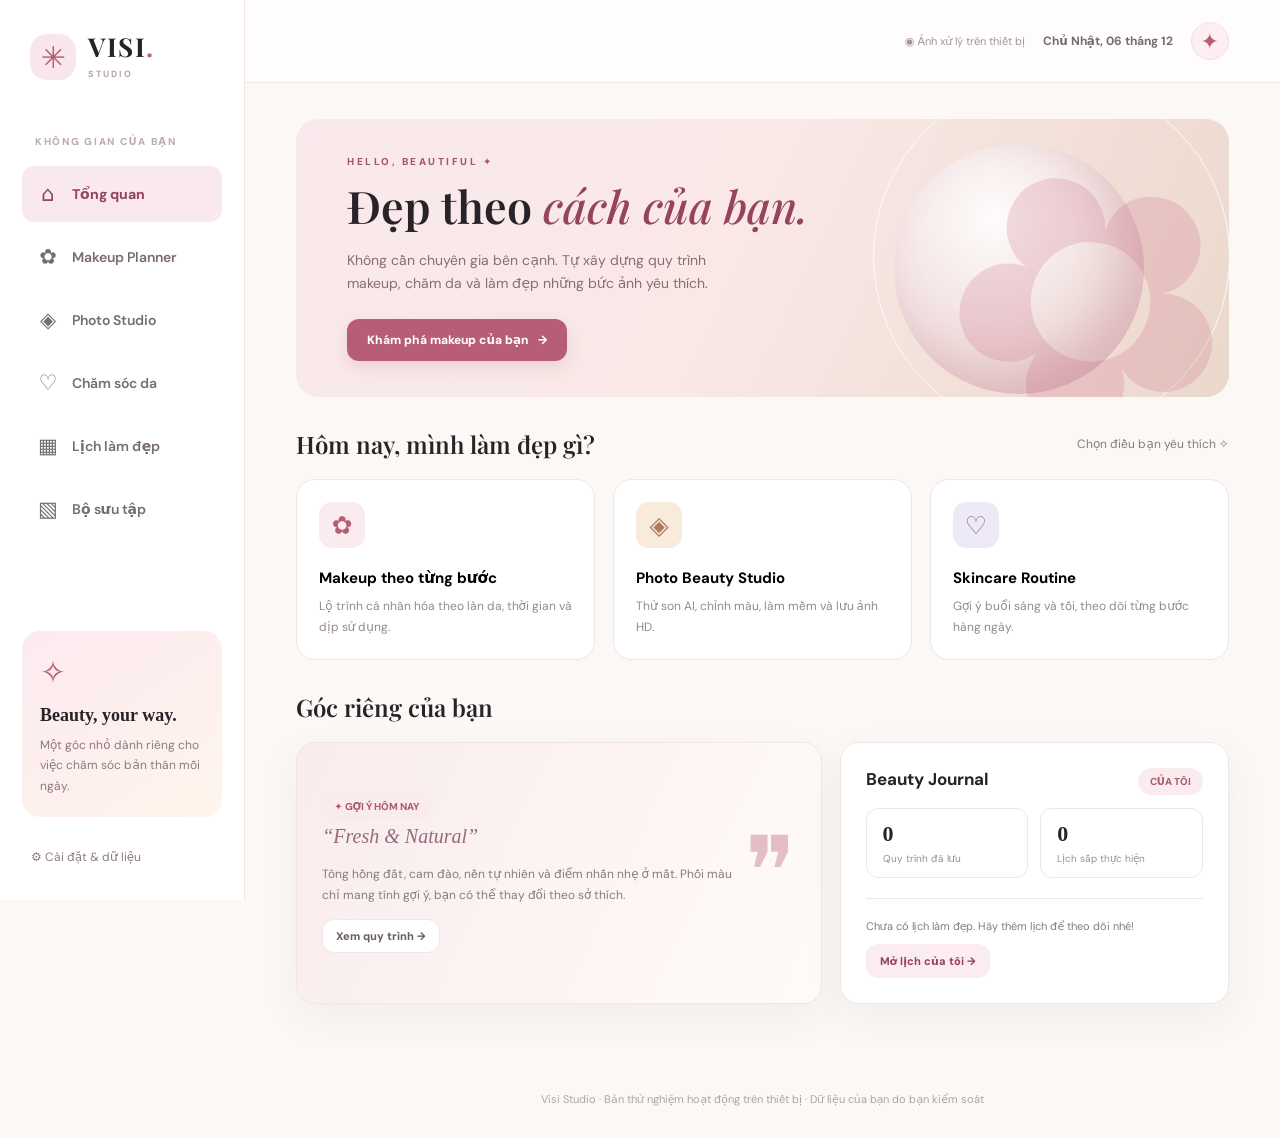
==== index.html @ 3089c595 "Add files via upload" ====
<!doctype html>
<html lang="vi">
<head>
  <meta charset="UTF-8" />
  <meta name="viewport" content="width=device-width, initial-scale=1, viewport-fit=cover" />
  <meta name="theme-color" content="#fbf6f2" />
  <meta name="description" content="Visi Studio — lập quy trình makeup, chăm da và chỉnh ảnh đẹp ngay trên trình duyệt." />
  <title>Visi Studio — Đẹp theo cách của bạn</title>
  <link rel="icon" href="icon.svg" type="image/svg+xml" />
  <link rel="manifest" href="manifest.webmanifest" />
  <link rel="stylesheet" href="styles.css" />
</head>
<body>
  <div class="app-shell">
    <aside class="sidebar">
      <div class="brand"><span class="brand-mark">✳</span><div><strong>VISI<span>.</span></strong><small>STUDIO</small></div></div>
      <div class="side-caption">KHÔNG GIAN CỦA BẠN</div>
      <nav class="sidebar-nav" aria-label="Điều hướng chính">
        <button class="nav-btn active" data-page="home"><span>⌂</span> Tổng quan</button>
        <button class="nav-btn" data-page="makeup"><span>✿</span> Makeup Planner</button>
        <button class="nav-btn" data-page="photo"><span>◈</span> Photo Studio</button>
        <button class="nav-btn" data-page="skincare"><span>♡</span> Chăm sóc da</button>
        <button class="nav-btn" data-page="schedule"><span>▦</span> Lịch làm đẹp</button>
        <button class="nav-btn" data-page="gallery"><span>▧</span> Bộ sưu tập</button>
      </nav>
      <div class="side-bottom"><div class="member-tile"><div class="member-flower">✧</div><strong>Beauty, your way.</strong><p>Một góc nhỏ dành riêng cho việc chăm sóc bản thân mỗi ngày.</p></div><button data-page="settings" class="settings-link">⚙ Cài đặt & dữ liệu</button></div>
    </aside>
    <main class="main-wrap">
      <header class="topbar"><div class="top-brand">VISI<span>.</span></div><div class="topbar-right"><span class="privacy-label">◉ Ảnh xử lý trên thiết bị</span><span class="date-pill" id="current-date"></span><button class="profile-icon" data-page="settings" aria-label="Cài đặt">✦</button></div></header>
      <div id="app-content" class="content" aria-live="polite"></div>
      <footer class="site-footer">Visi Studio · Bản thử nghiệm hoạt động trên thiết bị · Dữ liệu của bạn do bạn kiểm soát</footer>
    </main>
  </div>
  <nav class="mobile-nav" aria-label="Điều hướng di động"><button data-page="home" class="active">⌂<span>Trang chủ</span></button><button data-page="makeup">✿<span>Makeup</span></button><button data-page="photo">◈<span>Chỉnh ảnh</span></button><button data-page="skincare">♡<span>Chăm da</span></button><button data-page="gallery">▧<span>Đã lưu</span></button></nav>
  <div id="toast" class="toast" role="status" aria-live="polite"></div>
  <script src="app.js" defer></script>
</body>
</html>
---- styles.css ----
@import url('https://fonts.googleapis.com/css2?family=DM+Sans:wght@400;500;600;700;800&family=Playfair+Display:wght@500;600;700&display=swap');
:root{--bg:#fbf8f5;--white:#fff;--ink:#282229;--muted:#877b83;--rose:#b85d78;--deep:#96435e;--soft:#f9e7eb;--border:#efe6e6;--shadow:0 14px 40px rgba(116,72,82,.06);--font:'DM Sans',system-ui,-apple-system,Arial,sans-serif}
*{box-sizing:border-box}html{scroll-behavior:smooth}body{margin:0;font-family:var(--font);color:var(--ink);background:var(--bg);font-size:14px}button,input,select{font:inherit}button{cursor:pointer}button:disabled{opacity:.5;cursor:not-allowed}a{color:var(--rose)}.app-shell{min-height:100vh;display:grid;grid-template-columns:245px minmax(0,1fr)}.sidebar{background:#fff;border-right:1px solid var(--border);height:100vh;position:sticky;top:0;padding:34px 22px 25px;display:flex;flex-direction:column;z-index:3}.brand{display:flex;align-items:center;gap:12px;padding:0 8px}.brand-mark{background:#f8e6ea;border-radius:17px;color:var(--rose);width:46px;height:46px;display:grid;place-items:center;font-size:30px}.brand strong,.top-brand{font-family:'Playfair Display',Georgia,serif;letter-spacing:1.5px;font-size:26px;line-height:1}.brand strong span,.top-brand span{color:#bc657e}.brand small{display:block;font-size:9px;letter-spacing:2px;color:#b5a2a9;margin-top:7px;font-weight:700}.side-caption{font-size:10px;letter-spacing:1.7px;color:#bcabb0;font-weight:800;margin:55px 13px 18px}.sidebar-nav{display:grid;gap:7px}.nav-btn{display:flex;align-items:center;gap:13px;width:100%;text-align:left;border:0;background:transparent;color:#776b75;padding:14px 15px;border-radius:12px;font-weight:600}.nav-btn span{font-size:21px;width:22px;text-align:center;font-weight:400}.nav-btn:hover,.nav-btn.active{background:#f9e9ed;color:var(--deep)}.nav-btn.active{font-weight:800}.side-bottom{margin-top:auto}.member-tile{background:linear-gradient(145deg,#fceaf0,#fff5eb);border-radius:18px;padding:21px 18px;margin-bottom:22px}.member-flower{font-size:31px;color:var(--rose);margin-bottom:12px}.member-tile strong{font-family:Georgia,serif;font-size:18px}.member-tile p{font-size:12px;line-height:1.7;color:#8e7883;margin:9px 0 0}.settings-link{background:none;border:0;color:#8c7a83;font-size:12px;padding:10px 9px}.main-wrap{min-width:0}.topbar{height:83px;background:rgba(255,255,255,.72);border-bottom:1px solid #f1e8e8;display:flex;align-items:center;justify-content:flex-end;padding:0 clamp(20px,4vw,62px)}.top-brand{display:none}.topbar-right{display:flex;align-items:center;gap:18px}.privacy-label{color:#a59299;font-size:11px}.date-pill{color:#746b73;font-size:12px;font-weight:700}.profile-icon{width:38px;height:38px;border-radius:50%;border:1px solid #f1e0e5;background:#fdeef1;color:var(--rose);font-size:22px}.content{max-width:1390px;margin:0 auto;padding:36px clamp(22px,4vw,64px) 75px;min-height:calc(100vh - 130px)}.site-footer{text-align:center;font-size:11px;color:#afa2a7;padding:13px 22px 32px}.eyebrow{text-transform:uppercase;letter-spacing:2.5px;font-size:10px;font-weight:800;color:var(--rose);margin-bottom:13px}.page-heading{font-family:'Playfair Display',Georgia,serif;font-weight:600;font-size:clamp(30px,3.6vw,46px);line-height:1.2;margin:0 0 11px}.subtitle{font-size:14px;color:#8d7f87;line-height:1.8;margin:0 0 26px}.section-heading{display:flex;justify-content:space-between;gap:20px;align-items:center;margin:31px 0 19px}.section-heading h2{font-family:'Playfair Display',Georgia,serif;font-size:24px;font-weight:600;margin:0}.section-heading small{font-size:12px;color:var(--muted)}.hero{position:relative;display:flex;align-items:center;min-height:275px;border-radius:23px;background:linear-gradient(115deg,#f9e9ec 3%,#f9e8e6 48%,#ebd8cc 100%);padding:36px clamp(25px,4vw,58px);overflow:hidden}.hero-content{position:relative;z-index:2;max-width:510px}.hero .eyebrow{color:#a6516e}.hero h1{font-family:'Playfair Display',Georgia,serif;font-size:clamp(31px,3.5vw,48px);line-height:1.13;font-weight:600;margin:0 0 17px}.hero h1 em{color:var(--deep);font-weight:500}.hero p{color:#8a6c77;line-height:1.7;max-width:400px;margin:0 0 23px}.hero-art{position:absolute;right:-20px;top:-65px;width:430px;height:440px;pointer-events:none}.hero-art:before{content:'';position:absolute;border:1px solid rgba(255,255,255,.8);width:355px;height:355px;right:19px;top:24px;border-radius:50%}.hero-art:after{content:'✿';font-size:350px;position:absolute;right:13px;top:18px;color:rgba(196,93,122,.2);transform:rotate(-25deg)}.hero-orb{position:absolute;border-radius:50%;background:radial-gradient(circle at 40% 30%,rgba(255,255,255,.9),rgba(172,77,104,.18));width:250px;height:250px;right:105px;top:90px;box-shadow:inset -22px -22px 45px #b05b7533}.btn{display:inline-flex;justify-content:center;align-items:center;gap:9px;border-radius:12px;border:1px solid transparent;padding:12px 19px;font-weight:800;font-size:12px;transition:.15s ease;text-decoration:none}.btn:hover{transform:translateY(-1px)}.btn-primary{background:var(--rose);color:white;box-shadow:0 6px 15px #a4536b26}.btn-primary:hover{background:var(--deep)}.btn-white{background:#fff;color:var(--deep)}.btn-outline{background:#fff;border-color:var(--border);color:#695c65}.btn-subtle{background:#fbecf0;color:var(--deep)}.btn-small{padding:9px 13px;font-size:11px}.actions{display:flex;gap:10px;flex-wrap:wrap}.grid-3{display:grid;grid-template-columns:repeat(3,minmax(0,1fr));gap:18px}.grid-2{display:grid;grid-template-columns:repeat(2,minmax(0,1fr));gap:18px}.feature{background:#fff;border:1px solid var(--border);border-radius:19px;padding:22px;text-align:left;transition:.2s;min-height:176px}.feature:hover{border-color:#e4bdc9;transform:translateY(-3px);box-shadow:var(--shadow)}.feature .feature-icon{display:grid;place-items:center;width:46px;height:46px;border-radius:13px;background:#faecee;color:#b45f77;font-size:25px;margin-bottom:20px}.feature:nth-child(2) .feature-icon{background:#f8ebdc;color:#b07c5d}.feature:nth-child(3) .feature-icon{background:#ede9f7;color:#82709e}.feature h3{font-size:15px;margin:0 0 8px}.feature p{font-size:12px;color:#94888e;line-height:1.7;margin:0}.card{background:#fff;border:1px solid var(--border);border-radius:19px;padding:25px;box-shadow:var(--shadow)}.card h3{margin:0 0 15px;font-size:17px}.muted{color:var(--muted)}.tiny{font-size:11px}.dashboard-row{display:grid;grid-template-columns:1.35fr 1fr;gap:18px}.quote-card{background:linear-gradient(115deg,#f9eced,#fffbf8);display:flex;align-items:center;justify-content:space-between}.quote-card .quote{font-family:Georgia,serif;color:#966b7d;font-size:20px;font-style:italic;line-height:1.6;max-width:470px}.quote-card .quote-mark{font-family:Georgia,serif;font-size:95px;color:#e3bdc8;line-height:1}.pill{border-radius:20px;background:#faebee;color:#a85a70;padding:7px 12px;font-size:10px;font-weight:800;display:inline-flex;gap:6px;align-items:center}.stats{display:flex;gap:12px;flex-wrap:wrap;margin-top:18px}.stat{border:1px solid var(--border);border-radius:12px;padding:12px 16px;flex:1;min-width:85px}.stat b{font-size:22px;font-family:Georgia,serif}.stat div{font-size:10px;color:#9d8b94;margin-top:5px}.panel-head{display:flex;justify-content:space-between;align-items:flex-start;gap:14px;margin-bottom:22px}.panel-head h2{font-family:'Playfair Display',Georgia,serif;font-size:23px;margin:0}.panel-head p{color:var(--muted);margin:6px 0 0;font-size:12px;line-height:1.6}.form-grid{display:grid;grid-template-columns:repeat(2,minmax(0,1fr));gap:16px}.field{display:flex;flex-direction:column;gap:8px}.field label{font-size:11px;color:#82757e;font-weight:800}.field select,.field input{border:1px solid #ece1e4;border-radius:11px;background:#fff;color:#4f414a;width:100%;padding:12px 13px;min-height:44px;outline:none}.field select:focus,.field input:focus{border-color:#bd7188;box-shadow:0 0 0 3px #bd71881a}.planner-grid{display:grid;grid-template-columns:minmax(270px,350px) minmax(0,1fr);gap:20px;align-items:start}.look-box{background:linear-gradient(140deg,#fae3e7,#fdf3e9);border-radius:15px;padding:20px;margin-top:22px}.look-box h3{font-family:Georgia,serif;font-size:21px;margin:7px 0}.look-box p{font-size:12px;line-height:1.75;color:#866c7a;margin:0}.progress-wrap{height:7px;background:#f5e9eb;border-radius:10px;overflow:hidden;margin:20px 0}.progress-bar{height:100%;background:linear-gradient(90deg,#cf91a6,#aa5571);border-radius:8px;transition:width .2s}.step{display:flex;align-items:flex-start;gap:15px;padding:17px 0;border-bottom:1px solid #f4eeee}.step:last-child{border-bottom:0}.check-step{appearance:none;width:22px;height:22px;flex:none;border-radius:7px;border:1.5px solid #dcb6c2;margin:2px 0 0;cursor:pointer;position:relative}.check-step:checked{background:#b65e79;border-color:#b65e79}.check-step:checked:after{content:'✓';position:absolute;top:0;left:5px;color:#fff;font-weight:800}.step.done .step-title{text-decoration:line-through;color:#aa9ba3}.step-info{flex:1}.step-top{display:flex;align-items:center;justify-content:space-between;gap:9px}.step-title{font-weight:800;font-size:13px}.step-detail{margin-top:7px;color:#95868f;font-size:12px;line-height:1.65}.step-time{font-size:11px;color:#b1788a;white-space:nowrap}.step-product{color:#b5677c;font-size:11px;margin-top:7px}.empty-state{text-align:center;padding:50px 20px;border:1px dashed #e2cbd2;border-radius:18px;color:#96828c}.empty-state .big{font-size:52px;display:block;margin-bottom:10px}.empty-state h3{color:#53454c;margin:0 0 7px}.empty-state p{max-width:440px;margin:0 auto 20px;line-height:1.7;font-size:12px}.photo-grid{display:grid;grid-template-columns:minmax(0,1.35fr) minmax(275px,.65fr);gap:20px;align-items:start}.studio-preview{min-height:460px;background:#f4ece9;border-radius:15px;display:flex;align-items:center;justify-content:center;overflow:hidden;position:relative}.studio-preview.has-photo{background:repeating-conic-gradient(#f1e9e9 0% 25%,#fff 0% 50%) 50%/20px 20px}.canvas-box{position:relative;display:inline-block;max-width:100%;max-height:600px;line-height:0;touch-action:none}.canvas-box canvas{display:block;max-width:100%;max-height:600px;width:auto;height:auto}.canvas-box #before-canvas{position:absolute;inset:0;pointer-events:none}.photo-upload{border:2px dashed #e6cbd3;border-radius:16px;background:#fff9f8;cursor:pointer;display:flex;align-items:center;flex-direction:column;justify-content:center;gap:14px;padding:50px 25px;text-align:center;width:min(360px,90%);color:#9b687a}.photo-upload span{font-size:47px}.photo-upload b{color:#6e5160}.photo-upload small{font-size:12px;line-height:1.7}.photo-upload:hover{background:#fceff1}.studio-controls .field{margin:16px 0}.studio-controls .control-group{margin-top:22px;padding-top:18px;border-top:1px solid #f3eaea}.range-head{display:flex;justify-content:space-between;font-size:12px;font-weight:700;margin-bottom:7px}.range-head small{color:#b67b8f}input[type=range]{accent-color:var(--rose);width:100%;cursor:pointer}.preset-list{display:grid;grid-template-columns:repeat(3,1fr);gap:9px;margin-top:13px}.preset{padding:8px 6px;border:1px solid #eee4e6;background:#fff;border-radius:12px;text-align:center;font-size:10px;font-weight:700;color:#8a7480}.preset.active{border-color:#b65d78;background:#fff2f4;color:#a64d69}.preset-orb{width:36px;height:36px;border-radius:50%;display:block;margin:0 auto 8px;background:linear-gradient(125deg,#f6e5df,#b38d86)}.brush-colors{display:flex;gap:9px;margin:12px 0}.swatch{width:31px;height:31px;border:3px solid #fff;box-shadow:0 0 0 1px #eadde0;border-radius:50%}.swatch.active{box-shadow:0 0 0 2px #a75b75}.tool-tabs{display:grid;grid-template-columns:repeat(4,1fr);gap:5px}.tool-tabs button{background:#fff;border:1px solid var(--border);padding:10px 6px;border-radius:9px;font-size:10px;color:#78666e;font-weight:700}.tool-tabs button.active{background:#f9e9ee;border-color:#d9aabb;color:var(--deep)}.compare-box{margin-top:12px;font-size:11px;color:var(--muted)}.tool-note{font-size:11px;color:#a08c96;line-height:1.6}.schedule-form{display:grid;grid-template-columns:1.5fr 1fr 1fr auto;gap:12px;align-items:end}.task-item{display:flex;align-items:center;gap:12px;border-bottom:1px solid #f3ecee;padding:15px 3px}.task-item:last-child{border:0}.task-dot{background:#f9e8ed;border-radius:11px;color:var(--rose);width:38px;height:38px;display:grid;place-items:center;font-size:19px}.task-content{flex:1;min-width:0}.task-content strong{display:block;font-size:13px}.task-content small{color:var(--muted);font-size:11px;display:block;margin-top:4px}.task-item.complete strong{text-decoration:line-through;color:#a99ca3}.task-remove{border:0;background:transparent;color:#b3a0a8;font-size:23px}.gallery-grid{display:grid;grid-template-columns:repeat(3,minmax(0,1fr));gap:17px}.gallery-item{border:1px solid var(--border);border-radius:17px;background:#fff;overflow:hidden}.gallery-thumb{aspect-ratio:1/1.1;background:#f8eeec;display:flex;align-items:center;justify-content:center;overflow:hidden}.gallery-thumb img{width:100%;height:100%;object-fit:cover}.gallery-meta{padding:14px}.gallery-meta strong{font-size:13px;display:block}.gallery-meta small{font-size:11px;color:var(--muted);display:block;margin:6px 0 12px}.gallery-actions{display:flex;gap:8px;flex-wrap:wrap}.skincare-grid{display:grid;grid-template-columns:1fr 1fr;gap:20px}.routine-header{display:flex;align-items:center;gap:13px}.routine-header span{font-size:31px;background:#f9ecef;color:var(--rose);border-radius:13px;padding:8px}.notice{padding:14px 18px;border-radius:12px;background:#fcf3ed;color:#977969;font-size:12px;line-height:1.7;margin-top:22px}.settings-grid{display:grid;grid-template-columns:1fr 1fr;gap:18px}.settings-card p{font-size:12px;color:var(--muted);line-height:1.8}.settings-card ul{padding-left:19px;color:var(--muted);line-height:2;font-size:12px}.toast{position:fixed;bottom:25px;right:25px;z-index:15;background:#3e3037;color:#fff;padding:14px 18px;border-radius:12px;font-weight:700;box-shadow:0 10px 34px #0002;opacity:0;transform:translateY(10px);pointer-events:none;transition:.25s;max-width:90vw}.toast.show{opacity:1;transform:translateY(0)}.mobile-nav{display:none}.save-flag{margin-left:auto;color:#af7284;font-size:11px}.small-line{border:0;border-top:1px solid var(--border);margin:20px 0}.sub-nav{display:flex;gap:8px;margin:0 0 20px}.sub-nav button{border:1px solid #eadde0;background:#fff;padding:9px 14px;border-radius:25px;color:#8e7480;font-weight:700;font-size:12px}.sub-nav button.active{background:#b8617d;color:#fff;border-color:#b8617d}.tag{display:inline-block;border-radius:25px;padding:6px 11px;background:#f8ecef;color:#ad6579;font-size:10px;font-weight:800;margin:3px}.gallery-plan{padding:18px;background:#fff;border:1px solid var(--border);border-radius:16px;margin-bottom:12px;display:flex;gap:16px;align-items:center;justify-content:space-between}.gallery-plan h4{margin:0 0 6px}.gallery-plan p{margin:0;color:var(--muted);font-size:11px}.divider{height:1px;background:var(--border);margin:18px 0}.photo-tools-head{display:flex;justify-content:space-between;flex-wrap:wrap;align-items:center;gap:10px;margin-bottom:14px}.field-wide{grid-column:1/-1}@media (max-width:1150px){.app-shell{grid-template-columns:205px minmax(0,1fr)}.sidebar{padding-left:14px;padding-right:14px}.content{padding:28px 25px 65px}.hero-art{right:-120px}.privacy-label{display:none}.gallery-grid{grid-template-columns:repeat(2,1fr)}}@media (max-width:880px){.app-shell{display:block}.sidebar{display:none}.topbar{height:64px;padding:0 21px;justify-content:space-between}.top-brand{display:block}.content{padding:25px 20px 95px}.mobile-nav{display:flex;position:fixed;bottom:0;left:0;right:0;z-index:10;background:#fff;border-top:1px solid #efe2e5;justify-content:space-around;padding:7px 4px max(7px,env(safe-area-inset-bottom))}.mobile-nav button{background:none;border:0;display:flex;flex-direction:column;gap:3px;align-items:center;padding:4px 7px;color:#9a8891;font-size:23px}.mobile-nav button span{font-size:10px;font-weight:700}.mobile-nav button.active{color:#b45d78}.site-footer{padding-bottom:75px}.hero-art{right:-145px;opacity:.7}.dashboard-row,.planner-grid,.photo-grid,.settings-grid{grid-template-columns:1fr}.planner-grid{gap:14px}.photo-grid{gap:15px}}@media (max-width:560px){.page-heading{font-size:34px}.hero{min-height:284px;padding:27px 21px}.hero-art{right:-275px;opacity:.33}.hero-content{max-width:100%}.hero h1{font-size:36px}.hero p{max-width:315px}.grid-3,.grid-2,.skincare-grid{grid-template-columns:1fr}.feature{min-height:0;display:grid;grid-template-columns:47px 1fr;column-gap:14px;align-items:center}.feature .feature-icon{grid-row:1/3;margin:0}.feature h3{margin:0 0 4px}.feature p{grid-column:2}.card{padding:19px}.form-grid{grid-template-columns:1fr 1fr}.schedule-form{grid-template-columns:1fr 1fr}.schedule-form .field:first-child{grid-column:1/-1}.schedule-form>button{min-height:44px}.gallery-grid{grid-template-columns:repeat(2,1fr);gap:10px}.gallery-meta{padding:10px}.gallery-actions .btn{padding:8px 10px}.panel-head h2{font-size:21px}.studio-preview{min-height:300px}.quote-card .quote{font-size:17px}.section-heading h2{font-size:22px}.date-pill{display:none}.gallery-plan{align-items:flex-start;flex-direction:column}.stats{flex-wrap:nowrap}.stat{min-width:0;padding:11px}}@media print{.sidebar,.topbar,.mobile-nav,.site-footer,.btn{display:none!important}.app-shell{display:block}.content{padding:0}.card{box-shadow:none}}
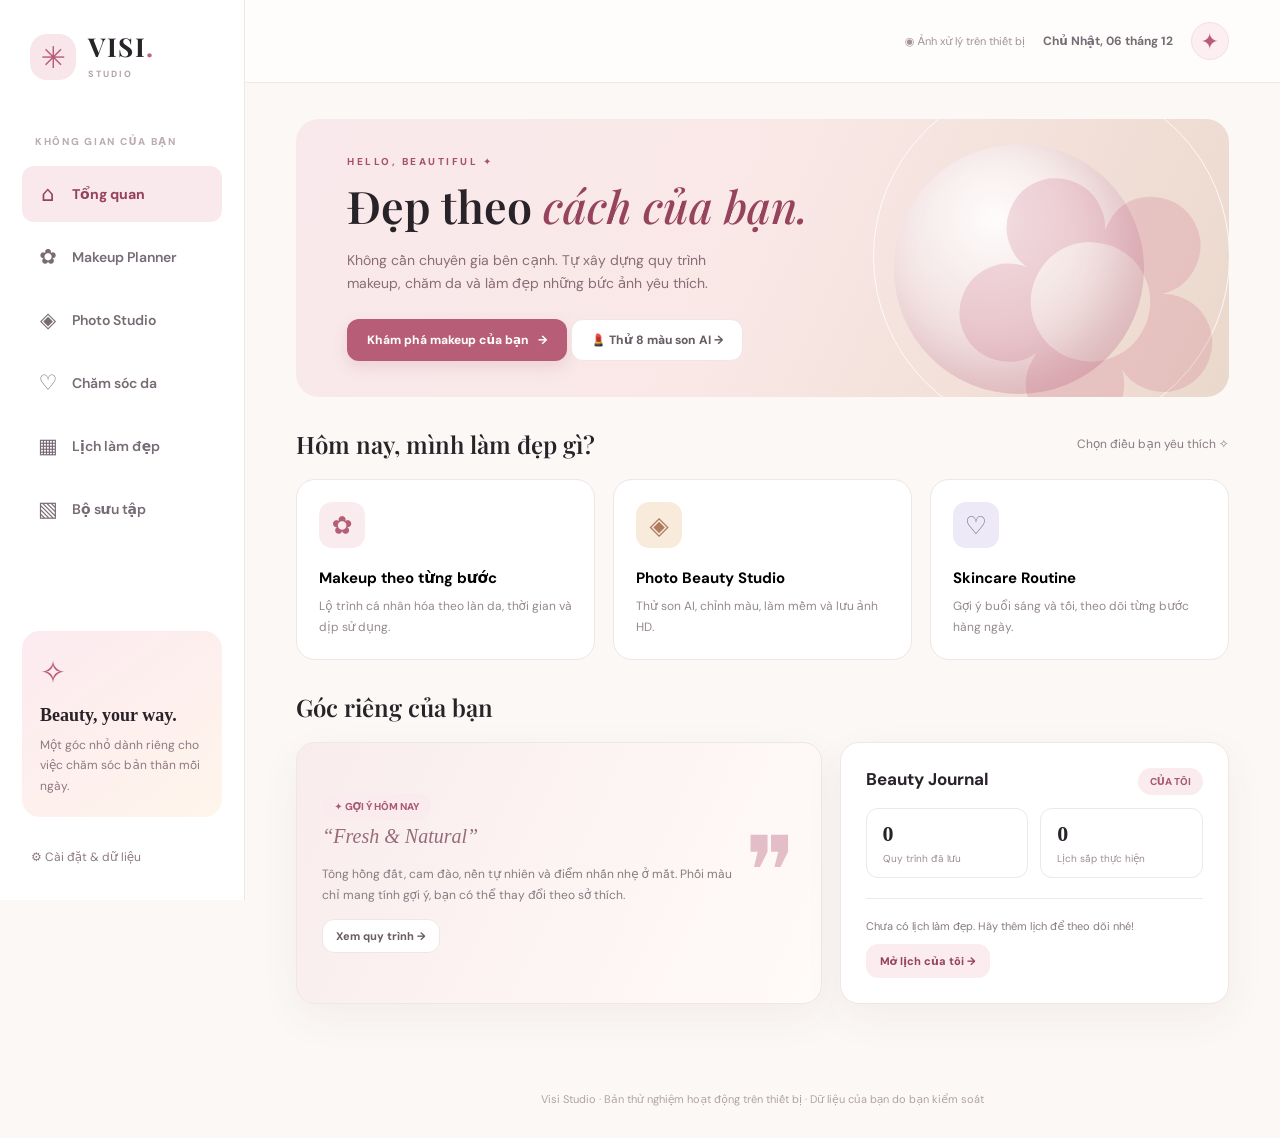
==== commit 76306fce: "Add files via upload" ====
--- a/index.html
+++ b/index.html
@@ -33,6 +33,7 @@
   </div>
   <nav class="mobile-nav" aria-label="Điều hướng di động"><button data-page="home" class="active">⌂<span>Trang chủ</span></button><button data-page="makeup">✿<span>Makeup</span></button><button data-page="photo">◈<span>Chỉnh ảnh</span></button><button data-page="skincare">♡<span>Chăm da</span></button><button data-page="gallery">▧<span>Đã lưu</span></button></nav>
   <div id="toast" class="toast" role="status" aria-live="polite"></div>
-  <script src="app.js" defer></script>
+  <script src="lipstick-engine.js" defer></script>
+  <script src="app.js?v=visi-lips-visible-1" defer></script>
 </body>
 </html>
--- a/styles.css
+++ b/styles.css
@@ -1,3 +1,18 @@
 @import url('https://fonts.googleapis.com/css2?family=DM+Sans:wght@400;500;600;700;800&family=Playfair+Display:wght@500;600;700&display=swap');
 :root{--bg:#fbf8f5;--white:#fff;--ink:#282229;--muted:#877b83;--rose:#b85d78;--deep:#96435e;--soft:#f9e7eb;--border:#efe6e6;--shadow:0 14px 40px rgba(116,72,82,.06);--font:'DM Sans',system-ui,-apple-system,Arial,sans-serif}
 *{box-sizing:border-box}html{scroll-behavior:smooth}body{margin:0;font-family:var(--font);color:var(--ink);background:var(--bg);font-size:14px}button,input,select{font:inherit}button{cursor:pointer}button:disabled{opacity:.5;cursor:not-allowed}a{color:var(--rose)}.app-shell{min-height:100vh;display:grid;grid-template-columns:245px minmax(0,1fr)}.sidebar{background:#fff;border-right:1px solid var(--border);height:100vh;position:sticky;top:0;padding:34px 22px 25px;display:flex;flex-direction:column;z-index:3}.brand{display:flex;align-items:center;gap:12px;padding:0 8px}.brand-mark{background:#f8e6ea;border-radius:17px;color:var(--rose);width:46px;height:46px;display:grid;place-items:center;font-size:30px}.brand strong,.top-brand{font-family:'Playfair Display',Georgia,serif;letter-spacing:1.5px;font-size:26px;line-height:1}.brand strong span,.top-brand span{color:#bc657e}.brand small{display:block;font-size:9px;letter-spacing:2px;color:#b5a2a9;margin-top:7px;font-weight:700}.side-caption{font-size:10px;letter-spacing:1.7px;color:#bcabb0;font-weight:800;margin:55px 13px 18px}.sidebar-nav{display:grid;gap:7px}.nav-btn{display:flex;align-items:center;gap:13px;width:100%;text-align:left;border:0;background:transparent;color:#776b75;padding:14px 15px;border-radius:12px;font-weight:600}.nav-btn span{font-size:21px;width:22px;text-align:center;font-weight:400}.nav-btn:hover,.nav-btn.active{background:#f9e9ed;color:var(--deep)}.nav-btn.active{font-weight:800}.side-bottom{margin-top:auto}.member-tile{background:linear-gradient(145deg,#fceaf0,#fff5eb);border-radius:18px;padding:21px 18px;margin-bottom:22px}.member-flower{font-size:31px;color:var(--rose);margin-bottom:12px}.member-tile strong{font-family:Georgia,serif;font-size:18px}.member-tile p{font-size:12px;line-height:1.7;color:#8e7883;margin:9px 0 0}.settings-link{background:none;border:0;color:#8c7a83;font-size:12px;padding:10px 9px}.main-wrap{min-width:0}.topbar{height:83px;background:rgba(255,255,255,.72);border-bottom:1px solid #f1e8e8;display:flex;align-items:center;justify-content:flex-end;padding:0 clamp(20px,4vw,62px)}.top-brand{display:none}.topbar-right{display:flex;align-items:center;gap:18px}.privacy-label{color:#a59299;font-size:11px}.date-pill{color:#746b73;font-size:12px;font-weight:700}.profile-icon{width:38px;height:38px;border-radius:50%;border:1px solid #f1e0e5;background:#fdeef1;color:var(--rose);font-size:22px}.content{max-width:1390px;margin:0 auto;padding:36px clamp(22px,4vw,64px) 75px;min-height:calc(100vh - 130px)}.site-footer{text-align:center;font-size:11px;color:#afa2a7;padding:13px 22px 32px}.eyebrow{text-transform:uppercase;letter-spacing:2.5px;font-size:10px;font-weight:800;color:var(--rose);margin-bottom:13px}.page-heading{font-family:'Playfair Display',Georgia,serif;font-weight:600;font-size:clamp(30px,3.6vw,46px);line-height:1.2;margin:0 0 11px}.subtitle{font-size:14px;color:#8d7f87;line-height:1.8;margin:0 0 26px}.section-heading{display:flex;justify-content:space-between;gap:20px;align-items:center;margin:31px 0 19px}.section-heading h2{font-family:'Playfair Display',Georgia,serif;font-size:24px;font-weight:600;margin:0}.section-heading small{font-size:12px;color:var(--muted)}.hero{position:relative;display:flex;align-items:center;min-height:275px;border-radius:23px;background:linear-gradient(115deg,#f9e9ec 3%,#f9e8e6 48%,#ebd8cc 100%);padding:36px clamp(25px,4vw,58px);overflow:hidden}.hero-content{position:relative;z-index:2;max-width:510px}.hero .eyebrow{color:#a6516e}.hero h1{font-family:'Playfair Display',Georgia,serif;font-size:clamp(31px,3.5vw,48px);line-height:1.13;font-weight:600;margin:0 0 17px}.hero h1 em{color:var(--deep);font-weight:500}.hero p{color:#8a6c77;line-height:1.7;max-width:400px;margin:0 0 23px}.hero-art{position:absolute;right:-20px;top:-65px;width:430px;height:440px;pointer-events:none}.hero-art:before{content:'';position:absolute;border:1px solid rgba(255,255,255,.8);width:355px;height:355px;right:19px;top:24px;border-radius:50%}.hero-art:after{content:'✿';font-size:350px;position:absolute;right:13px;top:18px;color:rgba(196,93,122,.2);transform:rotate(-25deg)}.hero-orb{position:absolute;border-radius:50%;background:radial-gradient(circle at 40% 30%,rgba(255,255,255,.9),rgba(172,77,104,.18));width:250px;height:250px;right:105px;top:90px;box-shadow:inset -22px -22px 45px #b05b7533}.btn{display:inline-flex;justify-content:center;align-items:center;gap:9px;border-radius:12px;border:1px solid transparent;padding:12px 19px;font-weight:800;font-size:12px;transition:.15s ease;text-decoration:none}.btn:hover{transform:translateY(-1px)}.btn-primary{background:var(--rose);color:white;box-shadow:0 6px 15px #a4536b26}.btn-primary:hover{background:var(--deep)}.btn-white{background:#fff;color:var(--deep)}.btn-outline{background:#fff;border-color:var(--border);color:#695c65}.btn-subtle{background:#fbecf0;color:var(--deep)}.btn-small{padding:9px 13px;font-size:11px}.actions{display:flex;gap:10px;flex-wrap:wrap}.grid-3{display:grid;grid-template-columns:repeat(3,minmax(0,1fr));gap:18px}.grid-2{display:grid;grid-template-columns:repeat(2,minmax(0,1fr));gap:18px}.feature{background:#fff;border:1px solid var(--border);border-radius:19px;padding:22px;text-align:left;transition:.2s;min-height:176px}.feature:hover{border-color:#e4bdc9;transform:translateY(-3px);box-shadow:var(--shadow)}.feature .feature-icon{display:grid;place-items:center;width:46px;height:46px;border-radius:13px;background:#faecee;color:#b45f77;font-size:25px;margin-bottom:20px}.feature:nth-child(2) .feature-icon{background:#f8ebdc;color:#b07c5d}.feature:nth-child(3) .feature-icon{background:#ede9f7;color:#82709e}.feature h3{font-size:15px;margin:0 0 8px}.feature p{font-size:12px;color:#94888e;line-height:1.7;margin:0}.card{background:#fff;border:1px solid var(--border);border-radius:19px;padding:25px;box-shadow:var(--shadow)}.card h3{margin:0 0 15px;font-size:17px}.muted{color:var(--muted)}.tiny{font-size:11px}.dashboard-row{display:grid;grid-template-columns:1.35fr 1fr;gap:18px}.quote-card{background:linear-gradient(115deg,#f9eced,#fffbf8);display:flex;align-items:center;justify-content:space-between}.quote-card .quote{font-family:Georgia,serif;color:#966b7d;font-size:20px;font-style:italic;line-height:1.6;max-width:470px}.quote-card .quote-mark{font-family:Georgia,serif;font-size:95px;color:#e3bdc8;line-height:1}.pill{border-radius:20px;background:#faebee;color:#a85a70;padding:7px 12px;font-size:10px;font-weight:800;display:inline-flex;gap:6px;align-items:center}.stats{display:flex;gap:12px;flex-wrap:wrap;margin-top:18px}.stat{border:1px solid var(--border);border-radius:12px;padding:12px 16px;flex:1;min-width:85px}.stat b{font-size:22px;font-family:Georgia,serif}.stat div{font-size:10px;color:#9d8b94;margin-top:5px}.panel-head{display:flex;justify-content:space-between;align-items:flex-start;gap:14px;margin-bottom:22px}.panel-head h2{font-family:'Playfair Display',Georgia,serif;font-size:23px;margin:0}.panel-head p{color:var(--muted);margin:6px 0 0;font-size:12px;line-height:1.6}.form-grid{display:grid;grid-template-columns:repeat(2,minmax(0,1fr));gap:16px}.field{display:flex;flex-direction:column;gap:8px}.field label{font-size:11px;color:#82757e;font-weight:800}.field select,.field input{border:1px solid #ece1e4;border-radius:11px;background:#fff;color:#4f414a;width:100%;padding:12px 13px;min-height:44px;outline:none}.field select:focus,.field input:focus{border-color:#bd7188;box-shadow:0 0 0 3px #bd71881a}.planner-grid{display:grid;grid-template-columns:minmax(270px,350px) minmax(0,1fr);gap:20px;align-items:start}.look-box{background:linear-gradient(140deg,#fae3e7,#fdf3e9);border-radius:15px;padding:20px;margin-top:22px}.look-box h3{font-family:Georgia,serif;font-size:21px;margin:7px 0}.look-box p{font-size:12px;line-height:1.75;color:#866c7a;margin:0}.progress-wrap{height:7px;background:#f5e9eb;border-radius:10px;overflow:hidden;margin:20px 0}.progress-bar{height:100%;background:linear-gradient(90deg,#cf91a6,#aa5571);border-radius:8px;transition:width .2s}.step{display:flex;align-items:flex-start;gap:15px;padding:17px 0;border-bottom:1px solid #f4eeee}.step:last-child{border-bottom:0}.check-step{appearance:none;width:22px;height:22px;flex:none;border-radius:7px;border:1.5px solid #dcb6c2;margin:2px 0 0;cursor:pointer;position:relative}.check-step:checked{background:#b65e79;border-color:#b65e79}.check-step:checked:after{content:'✓';position:absolute;top:0;left:5px;color:#fff;font-weight:800}.step.done .step-title{text-decoration:line-through;color:#aa9ba3}.step-info{flex:1}.step-top{display:flex;align-items:center;justify-content:space-between;gap:9px}.step-title{font-weight:800;font-size:13px}.step-detail{margin-top:7px;color:#95868f;font-size:12px;line-height:1.65}.step-time{font-size:11px;color:#b1788a;white-space:nowrap}.step-product{color:#b5677c;font-size:11px;margin-top:7px}.empty-state{text-align:center;padding:50px 20px;border:1px dashed #e2cbd2;border-radius:18px;color:#96828c}.empty-state .big{font-size:52px;display:block;margin-bottom:10px}.empty-state h3{color:#53454c;margin:0 0 7px}.empty-state p{max-width:440px;margin:0 auto 20px;line-height:1.7;font-size:12px}.photo-grid{display:grid;grid-template-columns:minmax(0,1.35fr) minmax(275px,.65fr);gap:20px;align-items:start}.studio-preview{min-height:460px;background:#f4ece9;border-radius:15px;display:flex;align-items:center;justify-content:center;overflow:hidden;position:relative}.studio-preview.has-photo{background:repeating-conic-gradient(#f1e9e9 0% 25%,#fff 0% 50%) 50%/20px 20px}.canvas-box{position:relative;display:inline-block;max-width:100%;max-height:600px;line-height:0;touch-action:none}.canvas-box canvas{display:block;max-width:100%;max-height:600px;width:auto;height:auto}.canvas-box #before-canvas{position:absolute;inset:0;pointer-events:none}.photo-upload{border:2px dashed #e6cbd3;border-radius:16px;background:#fff9f8;cursor:pointer;display:flex;align-items:center;flex-direction:column;justify-content:center;gap:14px;padding:50px 25px;text-align:center;width:min(360px,90%);color:#9b687a}.photo-upload span{font-size:47px}.photo-upload b{color:#6e5160}.photo-upload small{font-size:12px;line-height:1.7}.photo-upload:hover{background:#fceff1}.studio-controls .field{margin:16px 0}.studio-controls .control-group{margin-top:22px;padding-top:18px;border-top:1px solid #f3eaea}.range-head{display:flex;justify-content:space-between;font-size:12px;font-weight:700;margin-bottom:7px}.range-head small{color:#b67b8f}input[type=range]{accent-color:var(--rose);width:100%;cursor:pointer}.preset-list{display:grid;grid-template-columns:repeat(3,1fr);gap:9px;margin-top:13px}.preset{padding:8px 6px;border:1px solid #eee4e6;background:#fff;border-radius:12px;text-align:center;font-size:10px;font-weight:700;color:#8a7480}.preset.active{border-color:#b65d78;background:#fff2f4;color:#a64d69}.preset-orb{width:36px;height:36px;border-radius:50%;display:block;margin:0 auto 8px;background:linear-gradient(125deg,#f6e5df,#b38d86)}.brush-colors{display:flex;gap:9px;margin:12px 0}.swatch{width:31px;height:31px;border:3px solid #fff;box-shadow:0 0 0 1px #eadde0;border-radius:50%}.swatch.active{box-shadow:0 0 0 2px #a75b75}.tool-tabs{display:grid;grid-template-columns:repeat(4,1fr);gap:5px}.tool-tabs button{background:#fff;border:1px solid var(--border);padding:10px 6px;border-radius:9px;font-size:10px;color:#78666e;font-weight:700}.tool-tabs button.active{background:#f9e9ee;border-color:#d9aabb;color:var(--deep)}.compare-box{margin-top:12px;font-size:11px;color:var(--muted)}.tool-note{font-size:11px;color:#a08c96;line-height:1.6}.schedule-form{display:grid;grid-template-columns:1.5fr 1fr 1fr auto;gap:12px;align-items:end}.task-item{display:flex;align-items:center;gap:12px;border-bottom:1px solid #f3ecee;padding:15px 3px}.task-item:last-child{border:0}.task-dot{background:#f9e8ed;border-radius:11px;color:var(--rose);width:38px;height:38px;display:grid;place-items:center;font-size:19px}.task-content{flex:1;min-width:0}.task-content strong{display:block;font-size:13px}.task-content small{color:var(--muted);font-size:11px;display:block;margin-top:4px}.task-item.complete strong{text-decoration:line-through;color:#a99ca3}.task-remove{border:0;background:transparent;color:#b3a0a8;font-size:23px}.gallery-grid{display:grid;grid-template-columns:repeat(3,minmax(0,1fr));gap:17px}.gallery-item{border:1px solid var(--border);border-radius:17px;background:#fff;overflow:hidden}.gallery-thumb{aspect-ratio:1/1.1;background:#f8eeec;display:flex;align-items:center;justify-content:center;overflow:hidden}.gallery-thumb img{width:100%;height:100%;object-fit:cover}.gallery-meta{padding:14px}.gallery-meta strong{font-size:13px;display:block}.gallery-meta small{font-size:11px;color:var(--muted);display:block;margin:6px 0 12px}.gallery-actions{display:flex;gap:8px;flex-wrap:wrap}.skincare-grid{display:grid;grid-template-columns:1fr 1fr;gap:20px}.routine-header{display:flex;align-items:center;gap:13px}.routine-header span{font-size:31px;background:#f9ecef;color:var(--rose);border-radius:13px;padding:8px}.notice{padding:14px 18px;border-radius:12px;background:#fcf3ed;color:#977969;font-size:12px;line-height:1.7;margin-top:22px}.settings-grid{display:grid;grid-template-columns:1fr 1fr;gap:18px}.settings-card p{font-size:12px;color:var(--muted);line-height:1.8}.settings-card ul{padding-left:19px;color:var(--muted);line-height:2;font-size:12px}.toast{position:fixed;bottom:25px;right:25px;z-index:15;background:#3e3037;color:#fff;padding:14px 18px;border-radius:12px;font-weight:700;box-shadow:0 10px 34px #0002;opacity:0;transform:translateY(10px);pointer-events:none;transition:.25s;max-width:90vw}.toast.show{opacity:1;transform:translateY(0)}.mobile-nav{display:none}.save-flag{margin-left:auto;color:#af7284;font-size:11px}.small-line{border:0;border-top:1px solid var(--border);margin:20px 0}.sub-nav{display:flex;gap:8px;margin:0 0 20px}.sub-nav button{border:1px solid #eadde0;background:#fff;padding:9px 14px;border-radius:25px;color:#8e7480;font-weight:700;font-size:12px}.sub-nav button.active{background:#b8617d;color:#fff;border-color:#b8617d}.tag{display:inline-block;border-radius:25px;padding:6px 11px;background:#f8ecef;color:#ad6579;font-size:10px;font-weight:800;margin:3px}.gallery-plan{padding:18px;background:#fff;border:1px solid var(--border);border-radius:16px;margin-bottom:12px;display:flex;gap:16px;align-items:center;justify-content:space-between}.gallery-plan h4{margin:0 0 6px}.gallery-plan p{margin:0;color:var(--muted);font-size:11px}.divider{height:1px;background:var(--border);margin:18px 0}.photo-tools-head{display:flex;justify-content:space-between;flex-wrap:wrap;align-items:center;gap:10px;margin-bottom:14px}.field-wide{grid-column:1/-1}@media (max-width:1150px){.app-shell{grid-template-columns:205px minmax(0,1fr)}.sidebar{padding-left:14px;padding-right:14px}.content{padding:28px 25px 65px}.hero-art{right:-120px}.privacy-label{display:none}.gallery-grid{grid-template-columns:repeat(2,1fr)}}@media (max-width:880px){.app-shell{display:block}.sidebar{display:none}.topbar{height:64px;padding:0 21px;justify-content:space-between}.top-brand{display:block}.content{padding:25px 20px 95px}.mobile-nav{display:flex;position:fixed;bottom:0;left:0;right:0;z-index:10;background:#fff;border-top:1px solid #efe2e5;justify-content:space-around;padding:7px 4px max(7px,env(safe-area-inset-bottom))}.mobile-nav button{background:none;border:0;display:flex;flex-direction:column;gap:3px;align-items:center;padding:4px 7px;color:#9a8891;font-size:23px}.mobile-nav button span{font-size:10px;font-weight:700}.mobile-nav button.active{color:#b45d78}.site-footer{padding-bottom:75px}.hero-art{right:-145px;opacity:.7}.dashboard-row,.planner-grid,.photo-grid,.settings-grid{grid-template-columns:1fr}.planner-grid{gap:14px}.photo-grid{gap:15px}}@media (max-width:560px){.page-heading{font-size:34px}.hero{min-height:284px;padding:27px 21px}.hero-art{right:-275px;opacity:.33}.hero-content{max-width:100%}.hero h1{font-size:36px}.hero p{max-width:315px}.grid-3,.grid-2,.skincare-grid{grid-template-columns:1fr}.feature{min-height:0;display:grid;grid-template-columns:47px 1fr;column-gap:14px;align-items:center}.feature .feature-icon{grid-row:1/3;margin:0}.feature h3{margin:0 0 4px}.feature p{grid-column:2}.card{padding:19px}.form-grid{grid-template-columns:1fr 1fr}.schedule-form{grid-template-columns:1fr 1fr}.schedule-form .field:first-child{grid-column:1/-1}.schedule-form>button{min-height:44px}.gallery-grid{grid-template-columns:repeat(2,1fr);gap:10px}.gallery-meta{padding:10px}.gallery-actions .btn{padding:8px 10px}.panel-head h2{font-size:21px}.studio-preview{min-height:300px}.quote-card .quote{font-size:17px}.section-heading h2{font-size:22px}.date-pill{display:none}.gallery-plan{align-items:flex-start;flex-direction:column}.stats{flex-wrap:nowrap}.stat{min-width:0;padding:11px}}@media print{.sidebar,.topbar,.mobile-nav,.site-footer,.btn{display:none!important}.app-shell{display:block}.content{padding:0}.card{box-shadow:none}}
+
+/* Visi Studio — AI lipstick preview, scoped to Photo Studio */
+.lip-panel-head{display:flex;align-items:center;justify-content:space-between;gap:8px;flex-wrap:wrap}
+.virtual-lip-panel{background:linear-gradient(155deg,#fff7f8,#fff);border:1px solid #f3e0e6;border-radius:15px;padding:17px;margin-top:18px!important}
+.virtual-lip-panel .tool-note{margin:10px 0 12px}
+.lip-color-grid{display:grid;grid-template-columns:repeat(4,minmax(0,1fr));gap:8px;margin:17px 0}
+.lip-color-chip{border:1px solid #efe4e7;background:#fff;border-radius:10px;padding:8px 3px;color:#735963;font-size:10px;display:flex;align-items:center;flex-direction:column;gap:5px;min-width:0}
+.lip-color-chip i{display:block;width:29px;height:29px;border-radius:50%;border:2px solid #fff;box-shadow:0 0 0 1px #e6d4da}
+.lip-color-chip.active{background:#fff0f3;color:#9d4563;border-color:#bf728a;box-shadow:0 0 0 1px #bf728a}
+.lip-color-chip:focus-visible{outline:2px solid #a44a6b;outline-offset:2px}
+.lip-extra-row{display:grid;grid-template-columns:1fr 55px 1fr minmax(93px,1fr);align-items:center;gap:9px;margin-bottom:14px;font-size:11px;color:#816b75}
+.lip-extra-row input[type=color]{width:49px;height:36px;padding:3px;border:1px solid #e7d8dc;border-radius:10px;background:white;cursor:pointer}
+.lip-extra-row select{width:100%;min-width:0;background:#fff;border:1px solid #e7d8dc;border-radius:8px;padding:8px;color:#694e5e;font-size:11px}
+.lip-status-note{font-size:10px}
+@media(max-width:560px){.lip-color-grid{grid-template-columns:repeat(4,minmax(0,1fr))}.lip-extra-row{grid-template-columns:1fr 48px 1fr minmax(84px,1fr)}}
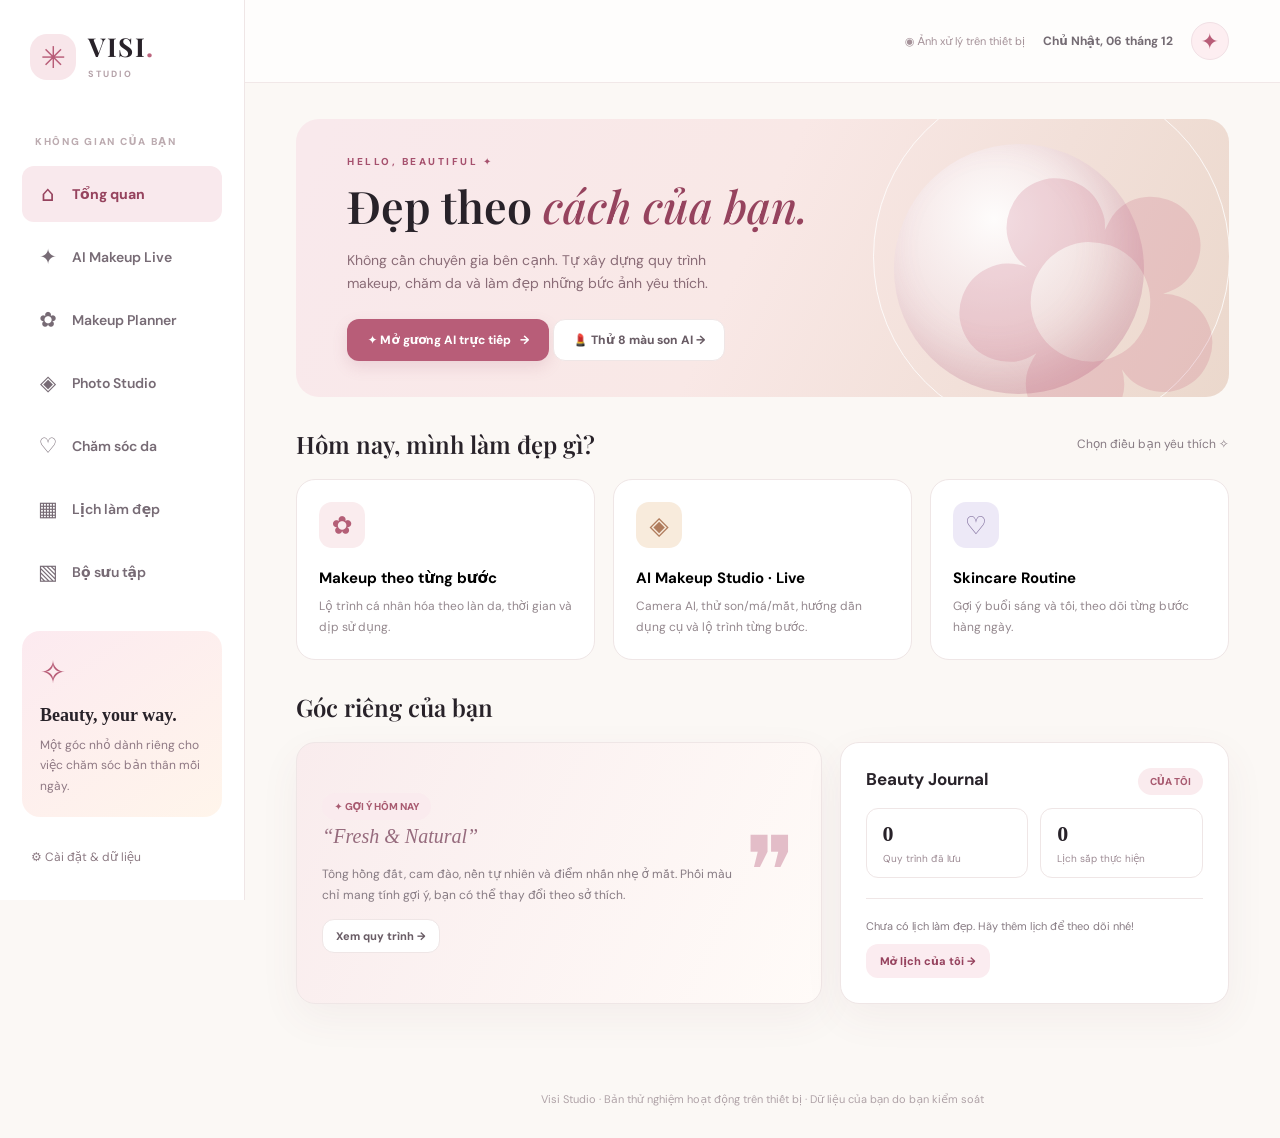
==== commit 24b580cf: "Add files via upload" ====
--- a/index.html
+++ b/index.html
@@ -9,6 +9,7 @@
   <link rel="icon" href="icon.svg" type="image/svg+xml" />
   <link rel="manifest" href="manifest.webmanifest" />
   <link rel="stylesheet" href="styles.css" />
+  <link rel="stylesheet" href="ai-makeup.css" />
 </head>
 <body>
   <div class="app-shell">
@@ -17,6 +18,7 @@
       <div class="side-caption">KHÔNG GIAN CỦA BẠN</div>
       <nav class="sidebar-nav" aria-label="Điều hướng chính">
         <button class="nav-btn active" data-page="home"><span>⌂</span> Tổng quan</button>
+        <button class="nav-btn" data-page="ai"><span>✦</span> AI Makeup Live</button>
         <button class="nav-btn" data-page="makeup"><span>✿</span> Makeup Planner</button>
         <button class="nav-btn" data-page="photo"><span>◈</span> Photo Studio</button>
         <button class="nav-btn" data-page="skincare"><span>♡</span> Chăm sóc da</button>
@@ -31,9 +33,10 @@
       <footer class="site-footer">Visi Studio · Bản thử nghiệm hoạt động trên thiết bị · Dữ liệu của bạn do bạn kiểm soát</footer>
     </main>
   </div>
-  <nav class="mobile-nav" aria-label="Điều hướng di động"><button data-page="home" class="active">⌂<span>Trang chủ</span></button><button data-page="makeup">✿<span>Makeup</span></button><button data-page="photo">◈<span>Chỉnh ảnh</span></button><button data-page="skincare">♡<span>Chăm da</span></button><button data-page="gallery">▧<span>Đã lưu</span></button></nav>
+  <nav class="mobile-nav" aria-label="Điều hướng di động"><button data-page="home" class="active">⌂<span>Trang chủ</span></button><button data-page="ai">✦<span>AI Live</span></button><button data-page="photo">◈<span>Chỉnh ảnh</span></button><button data-page="skincare">♡<span>Chăm da</span></button><button data-page="gallery">▧<span>Đã lưu</span></button></nav>
   <div id="toast" class="toast" role="status" aria-live="polite"></div>
   <script src="lipstick-engine.js" defer></script>
-  <script src="app.js?v=visi-lips-visible-1" defer></script>
+  <script src="ai-makeup.js?v=live20261102" defer></script>
+  <script src="app.js?v=live20261102" defer></script>
 </body>
 </html>
--- a/ai-makeup.css
+++ b/ai-makeup.css
@@ -0,0 +1,144 @@
+/* Visi Signature AI Makeup Studio — independent module, no global theme overrides */
+.ai-page{--ai-accent:#c56c74;--ai-ink:#3e2e35;--ai-muted:#937f88;--ai-border:#efe1e3;--ai-gradient:linear-gradient(135deg,#fcf3ef,#f4e9e4);font-family:inherit;color:var(--ai-ink)}
+.ai-page *{box-sizing:border-box}
+.ai-page button,.ai-page select,.ai-page input{font:inherit}
+.ai-page button{cursor:pointer}
+.ai-page button:disabled{cursor:not-allowed;opacity:.45}
+.ai-page button:focus-visible,.ai-page select:focus-visible,.ai-page input:focus-visible{outline:3px solid #ad7187;outline-offset:3px}
+.ai-page h1,.ai-page h2,.ai-page h3,.ai-page h4,.ai-page p{margin:0}
+.ai-page .ai-eyebrow{font-size:10px;font-weight:800;letter-spacing:2.1px;color:#a2687c}
+.ai-hero{min-height:206px;background:radial-gradient(circle at 80% 24%,rgba(255,255,255,.95),transparent 23%),linear-gradient(110deg,#f9e8e5,#f7ece8 60%,#f2d9db);border:1px solid #f3e2e0;border-radius:23px;padding:31px 34px;display:flex;justify-content:space-between;align-items:center;gap:20px;overflow:hidden;position:relative;margin:0 0 22px}
+.ai-hero:before{content:"";height:250px;width:250px;position:absolute;right:85px;top:-120px;border-radius:50%;border:1px solid #ffffffa0;box-shadow:0 0 0 30px #ffffff18,0 0 0 65px #ffffff14}
+.ai-hero>div{position:relative;z-index:1}
+.ai-hero h1{font-size:clamp(29px,3.4vw,43px);letter-spacing:-1.3px;line-height:1.17;margin:8px 0 10px;color:#533443}
+.ai-hero h1 em{font-family:Georgia,serif;font-weight:400;color:#b65b7d}
+.ai-hero p{max-width:620px;font-size:12.5px;line-height:1.78;color:#7f6774}
+.ai-star{color:#b75e7d}
+.ai-chips{display:flex;gap:8px;flex-wrap:wrap;margin-top:18px}
+.ai-chips span{padding:7px 10px;border:1px solid #fff9;background:#ffffff7c;font-size:10px;font-weight:700;color:#8e5e72;border-radius:40px}
+.ai-hero-mark{font-size:66px;font-weight:900;letter-spacing:-7px;color:#986c79;line-height:1;white-space:nowrap;opacity:.62}
+.ai-hero-mark span{color:#ce8099}
+.ai-hero-mark small{letter-spacing:2px;display:block;font-weight:700;font-size:8px;text-align:center;margin-top:12px}
+.ai-workspace{display:grid;grid-template-columns:minmax(0,1.18fr) minmax(335px,.82fr);gap:18px;align-items:start}
+.ai-view-card,.ai-course,.ai-panel{background:#fff;border:1px solid var(--ai-border);box-shadow:0 12px 38px #6141510c;border-radius:20px}
+.ai-view-card{padding:19px;position:sticky;top:20px;overflow:hidden}
+.ai-view-head{display:flex;justify-content:space-between;gap:10px;align-items:center;margin-bottom:15px}
+.ai-view-head h2{font-size:17px;letter-spacing:-.4px;margin:6px 0 0}
+.ai-live-indicator{font-size:9px;font-weight:800;white-space:nowrap;color:#9d8790;padding:9px 11px;border-radius:18px;background:#f8f3f3}
+.ai-live-indicator.on{color:#166d52;background:#e5f8ef}
+.ai-stage{height:auto;min-height:460px;aspect-ratio:4/4.25;max-height:630px;position:relative;background:radial-gradient(ellipse at 50% 40%,#f8e9e7,#e9d9d7 65%,#e0ccca);border-radius:15px;overflow:hidden;display:flex;align-items:center;justify-content:center;isolation:isolate}
+.ai-stage canvas{display:block;width:100%;height:100%;position:absolute;inset:0;object-fit:contain;max-height:100%}
+.ai-empty{position:absolute;inset:0;z-index:2;display:flex;flex-direction:column;justify-content:center;align-items:center;text-align:center;padding:35px;background:radial-gradient(ellipse at 50% 38%,#fcf7f6 0%,#f4e5e4 68%,#ecd9db)}
+.ai-empty[hidden]{display:none}
+.ai-empty-graphic{width:160px;height:170px;margin-bottom:18px;position:relative}
+.ai-face-outline{width:130px;height:158px;margin:auto;border-radius:49% 49% 45% 45%;border:2px solid #c494a9;transform:rotate(-3deg);position:relative;box-shadow:0 0 0 14px #fff5,0 0 0 33px #ffffff24}
+.ai-face-outline:before,.ai-face-outline:after{content:"";position:absolute;width:16px;height:3px;border-radius:4px;background:#c68ea1;top:70px}
+.ai-face-outline:before{left:28px}.ai-face-outline:after{right:28px}
+.ai-face-outline span{position:absolute;font-size:33px;color:#b36d82;top:96px;left:49px}
+.ai-empty h3{font-family:Georgia,serif;font-size:24px;line-height:1.23;font-weight:500;color:#6d4856}
+.ai-empty p{font-size:12px;line-height:1.7;color:#9a7c87;max-width:330px;margin:12px auto 16px}
+.ai-empty-actions{display:flex;gap:8px;flex-wrap:wrap;justify-content:center}
+.ai-button{border:1px solid #d8bdc8;background:#fff;color:#765267;min-height:39px;padding:9px 14px;border-radius:11px;font-size:11px;font-weight:800;display:inline-flex;justify-content:center;align-items:center;gap:5px;text-decoration:none;white-space:nowrap;transition:transform .2s ease,box-shadow .2s ease}
+.ai-button:hover:not(:disabled){transform:translateY(-1px);box-shadow:0 5px 18px #9d67701a}
+.ai-button.ai-main{background:#a94f70;border-color:#a94f70;color:white}
+.ai-button.ai-secondary{background:#fff9fc;border-color:#f1dfe6;color:#95677c}
+.ai-cam-toolbar{display:flex;gap:8px;flex-wrap:wrap;margin-top:14px}
+.ai-cam-toolbar .ai-button{flex:1;min-width:100px}
+.ai-stage-label{position:absolute;z-index:1;left:13px;top:13px;background:#443039a6;color:#fff;padding:7px 11px;border-radius:25px;font-size:10px;font-weight:700;pointer-events:none}
+.ai-compare-mark{position:absolute;bottom:13px;left:13px;background:#443039a6;color:white;font-size:10px;font-weight:800;border-radius:25px;padding:8px 12px;pointer-events:none}
+.ai-compare-mark[hidden]{display:none}
+.ai-status-line{display:flex;justify-content:space-between;gap:12px;margin-top:12px;font-size:10px;line-height:1.6;color:#9c8890}
+.ai-status-line [data-kind="warn"]{color:#bf5264}
+.ai-status-line>span:first-child{flex:1}
+.ai-status-line>span:last-child{text-align:right;font-weight:700;flex:0 0 130px}
+.ai-view-bottom{display:flex;gap:8px;flex-wrap:wrap;align-items:center;border-top:1px solid #f4e9eb;padding-top:13px;margin-top:14px}
+.ai-mini-button{border:1px solid #eee0e5;color:#906f7b;background:#fff8f9;padding:9px 10px;border-radius:9px;font-size:10px;font-weight:700}
+.ai-mini-button.active,.ai-mini-button[aria-pressed="true"]{background:#f4e2e9;color:#9b4c69;border-color:#d6a8b8}
+.ai-history{display:flex;gap:5px;margin-left:auto}
+.ai-history button{width:32px;height:32px;border:1px solid #eadce0;background:#fff;border-radius:9px;color:#8f6479;font-size:19px}
+.ai-course{overflow:hidden}
+.ai-course-header{padding:23px 23px 13px}
+.ai-course-header strong{display:block;font-size:22px;letter-spacing:-.7px;color:#523c44;margin:6px 0}
+.ai-course-header p{color:#9b8790;font-size:11px;line-height:1.7}
+.ai-style-selector{display:grid;grid-template-columns:repeat(3,minmax(0,1fr));gap:7px;padding:0 18px 16px}
+.ai-style-card{background:#fbf6f7;text-align:left;border:1px solid #eee2e6;border-radius:12px;padding:14px 10px;min-width:0;min-height:82px;color:#745968;transition:.2s}
+.ai-style-card b{font-size:12px;display:block;margin-bottom:7px}
+.ai-style-card small{font-size:9px;color:#a48e98;line-height:1.35;display:block}
+.ai-style-card.active{border-color:var(--ai-accent);box-shadow:0 0 0 1px var(--ai-accent);background:linear-gradient(130deg,#fff6f9,#fbf0f3)}
+.ai-level-controls{padding:15px 21px;display:flex;justify-content:space-between;align-items:center;gap:20px;border-top:1px solid #f3e9eb;border-bottom:1px solid #f3e9eb;background:#fdfafb}
+.ai-level-controls label{font-size:11px;font-weight:800;white-space:nowrap}
+.ai-level-controls select{padding:9px 11px;background:white;color:#705862;border:1px solid #e9d9df;border-radius:9px;font-size:11px;min-width:134px}
+.ai-lesson-top{padding:22px 23px 12px}
+.ai-lesson-count{font-size:10px;color:#9c5d74;font-weight:900;letter-spacing:1.1px;margin-bottom:10px}
+.ai-lesson-progress{height:6px;border-radius:15px;background:#f0e6e8;overflow:hidden}
+.ai-lesson-progress span{display:block;height:100%;background:var(--ai-accent);border-radius:15px;transition:width .2s ease}
+.ai-lesson-top small{font-size:10px;display:block;color:#98838b;margin-top:8px}
+.ai-lesson-title{padding:0 23px 16px}
+.ai-lesson-title span{font-size:9px;font-weight:900;letter-spacing:1.2px;color:#a76a7b}
+.ai-lesson-title h3{font-family:Georgia,serif;font-size:27px;font-weight:500;color:#553944;line-height:1.2;margin:8px 0}
+.ai-lesson-title p{font-size:11px;color:#9a868e;line-height:1.65}
+.ai-products-grid{display:grid;grid-template-columns:1fr 1fr;gap:10px;padding:0 18px}
+.ai-product-list{background:#faf6f6;border-radius:12px;padding:13px;min-width:0}
+.ai-product-list h4{color:#71535e;font-size:11px;line-height:1.4;margin:0 0 9px}
+.ai-product-list h4 span{color:#a86077;margin-right:4px}
+.ai-product-item{display:flex;align-items:flex-start;gap:8px;margin:8px 0;font-size:10px;line-height:1.55;color:#8c7480}
+.ai-dot{background:#c38a9d;flex:0 0 5px;height:5px;width:5px;border-radius:50%;margin-top:6px}
+.ai-instructions{padding:20px 23px 7px}
+.ai-instructions h4{font-size:10px;color:#9c6f7e;letter-spacing:1px;margin-bottom:13px}
+.ai-instruction{display:flex;align-items:flex-start;gap:10px;margin:0 0 11px}
+.ai-instruction span{background:#f8e6eb;color:#9b5e74;border-radius:50%;width:21px;height:21px;display:grid;place-items:center;font-size:10px;font-weight:900;flex:none}
+.ai-instruction p{font-size:11px;line-height:1.7;color:#745f69}
+.ai-instructor-tip{margin:5px 18px 10px;background:#fff5ed;border-radius:12px;padding:12px 14px;border:1px solid #f4e7d8}
+.ai-instructor-tip b{color:#b07e54;font-size:10px}
+.ai-instructor-tip p{font-size:10px;line-height:1.65;color:#91745e;margin-top:5px}
+.ai-step-assist{font-size:10px;line-height:1.6;color:#a1878f;margin:0 22px 12px}
+.ai-lesson-actions{display:flex;gap:6px;padding:14px 18px 21px;border-top:1px solid #f4ebed}
+.ai-lesson-actions .ai-button{flex:1;white-space:normal;padding:9px 7px;font-size:10px}
+.ai-lesson-actions .ai-main{flex:1.45}
+.ai-bottom-grid{display:grid;grid-template-columns:minmax(0,1fr) minmax(0,.75fr);gap:17px;margin-top:19px}
+.ai-panel{padding:24px}
+.ai-panel-heading{display:flex;align-items:center;justify-content:space-between;gap:12px;margin-bottom:12px}
+.ai-panel-heading h2{font-size:19px;letter-spacing:-.6px;margin-top:5px}
+.ai-small-pill{color:#a66a7f;background:#f8ebef;padding:8px 10px;border-radius:18px;font-size:10px;font-weight:800;white-space:nowrap}
+.ai-help{font-size:11px;line-height:1.7;color:#97838d;margin:0 0 16px!important}
+.ai-layer-grid{display:grid;grid-template-columns:repeat(4,minmax(0,1fr));gap:8px;margin-bottom:20px}
+.ai-layer-toggle{background:#f9f6f7;border:1px solid #eee3e7;padding:9px;border-radius:11px;display:flex;flex-direction:column;align-items:center;gap:7px;cursor:pointer;min-width:0}
+.ai-layer-toggle span{font-size:10px;font-weight:800;color:#715562}
+.ai-layer-toggle i{font-size:8px;font-style:normal;letter-spacing:1px;color:#a4808e}
+.ai-layer-toggle input{accent-color:#a45071}
+.ai-color-sections{display:grid;grid-template-columns:1fr 1fr;gap:11px}
+.ai-color-section{padding:14px;border:1px solid #f0e4e7;border-radius:13px}
+.ai-color-row{display:flex;justify-content:space-between;gap:7px;align-items:center;margin-bottom:13px}
+.ai-color-row b{font-size:10px;letter-spacing:.8px;color:#7e586b}
+.ai-color-row small{font-size:9px;color:#b1929f}
+.ai-color-controls{display:flex;gap:8px;justify-content:space-between;align-items:center}
+.ai-swatch-list{display:flex;gap:6px;flex-wrap:wrap}
+.ai-swatch{width:26px;height:26px;background:var(--color);border-radius:50%;border:3px solid white;box-shadow:0 0 0 1px #ead9de}
+.ai-swatch.selected{box-shadow:0 0 0 2px #a65474;transform:scale(1.05)}
+.ai-custom-color{font-size:9px;color:#a48692;display:flex;align-items:center;gap:5px}
+.ai-custom-color input{height:30px;width:30px;border:0;background:transparent;padding:0;cursor:pointer}
+.ai-range-label{font-size:10px;display:flex;justify-content:space-between;margin:12px 0 5px;color:#957a85}
+.ai-range-label b{color:#a25571}
+.ai-page input[type=range]{accent-color:#b65b7c;width:100%;margin:0}
+.ai-finish-row{display:flex;align-items:center;justify-content:space-between;margin-top:16px;padding:12px 0 0;border-top:1px solid #f3e8eb}
+.ai-finish-row label{font-size:11px;font-weight:800;color:#7c6070}
+.ai-finish-row select{border:1px solid #e7d7de;background:#fff9fa;border-radius:9px;padding:8px 10px;color:#835a6b;font-size:11px}
+.ai-timeline-intro{padding:13px;background:#fcf6f6;border-radius:12px;margin-bottom:17px}
+.ai-style-eyebrow{font-size:11px;font-weight:800;color:#a0607a}
+.ai-timeline-intro p{font-size:11px;line-height:1.7;margin-top:7px;color:#927782}
+.ai-timeline-list{max-height:490px;overflow:auto;padding-right:4px}
+.ai-timeline-step{width:100%;display:flex;text-align:left;align-items:center;gap:10px;border:1px solid transparent;background:#fff;border-radius:10px;padding:11px 8px;min-width:0}
+.ai-timeline-step.active{background:#fcf1f4;border-color:#edceda}
+.ai-timeline-number{border-radius:9px;background:#f6e8ed;width:29px;height:29px;display:grid;place-items:center;flex:none;color:#a7687b;font-size:10px;font-weight:900}
+.ai-timeline-step.completed .ai-timeline-number{background:#e8f4ed;color:#53816b}
+.ai-timeline-copy{flex:1;min-width:0}
+.ai-timeline-copy b{display:block;font-size:11px;color:#795c6a}
+.ai-timeline-copy small{display:block;font-size:9px;color:#ac96a0;margin-top:5px}
+.ai-timeline-chevron{font-size:20px;color:#bca7b0}
+.ai-disclaimer{padding:20px 15px;color:#99838d;line-height:1.7;font-size:10px;margin-top:17px;border-top:1px solid #eadde0}
+.ai-disclaimer b{color:#886879}
+@media(max-width:1280px){.ai-workspace{grid-template-columns:minmax(0,1fr) minmax(300px,.92fr)}.ai-stage{min-height:350px}.ai-hero-mark{font-size:50px}.ai-view-card{padding:15px}.ai-bottom-grid{grid-template-columns:1fr}.ai-cam-toolbar .ai-button{font-size:10px}}
+@media(max-width:1050px){.ai-workspace{grid-template-columns:1fr}.ai-view-card{position:static}.ai-stage{aspect-ratio:4/3;min-height:380px}.ai-view-card{max-width:100%}.ai-bottom-grid{grid-template-columns:1fr 1fr}.ai-color-sections{grid-template-columns:1fr}.ai-layer-grid{grid-template-columns:repeat(2,1fr)}}
+@media(max-width:880px){.ai-bottom-grid{grid-template-columns:1fr}.ai-stage{aspect-ratio:1/1;min-height:330px;max-height:550px}.ai-color-sections{grid-template-columns:1fr 1fr}.ai-layer-grid{grid-template-columns:repeat(4,1fr)}.ai-hero-mark{display:none}}
+@media(max-width:560px){.ai-hero{padding:24px 18px;border-radius:16px;min-height:0}.ai-hero h1{font-size:30px}.ai-hero p{font-size:11px}.ai-hero .ai-chips span{font-size:9px}.ai-workspace{gap:13px}.ai-view-card{padding:12px;border-radius:15px}.ai-view-head{align-items:flex-start}.ai-view-head h2{font-size:14px}.ai-live-indicator{font-size:8px;padding:7px 8px}.ai-stage{min-height:280px;aspect-ratio:4/4.5}.ai-cam-toolbar{display:grid;grid-template-columns:1fr 1fr}.ai-cam-toolbar .ai-button{min-width:0}.ai-status-line{display:block}.ai-status-line span{display:block;margin-bottom:6px;text-align:left!important}.ai-view-bottom{gap:5px}.ai-mini-button{font-size:9px;padding:8px 7px}.ai-history{margin-left:0}.ai-course-header{padding:21px 16px 12px}.ai-style-selector{padding:0 12px 14px;gap:5px}.ai-style-card{padding:10px 7px}.ai-style-card b{font-size:11px}.ai-style-card small{font-size:8px}.ai-lesson-title{padding:0 16px 14px}.ai-lesson-title h3{font-size:24px}.ai-lesson-top{padding:18px 16px 12px}.ai-products-grid{padding:0 12px;gap:7px}.ai-product-list{padding:11px}.ai-instructions{padding:18px 16px 7px}.ai-panel{padding:17px 13px}.ai-panel-heading h2{font-size:17px}.ai-small-pill{font-size:9px}.ai-layer-grid{gap:5px}.ai-layer-toggle{padding:7px 3px}.ai-layer-toggle span{font-size:9px}.ai-color-sections{grid-template-columns:1fr}.ai-empty-graphic{height:130px;width:130px}.ai-face-outline{height:122px;width:105px}.ai-face-outline:before,.ai-face-outline:after{top:55px}.ai-face-outline span{top:78px;left:38px}.ai-empty h3{font-size:20px}.ai-empty p{font-size:11px}}
+@media(prefers-reduced-motion:reduce){.ai-page *{transition:none!important}}
